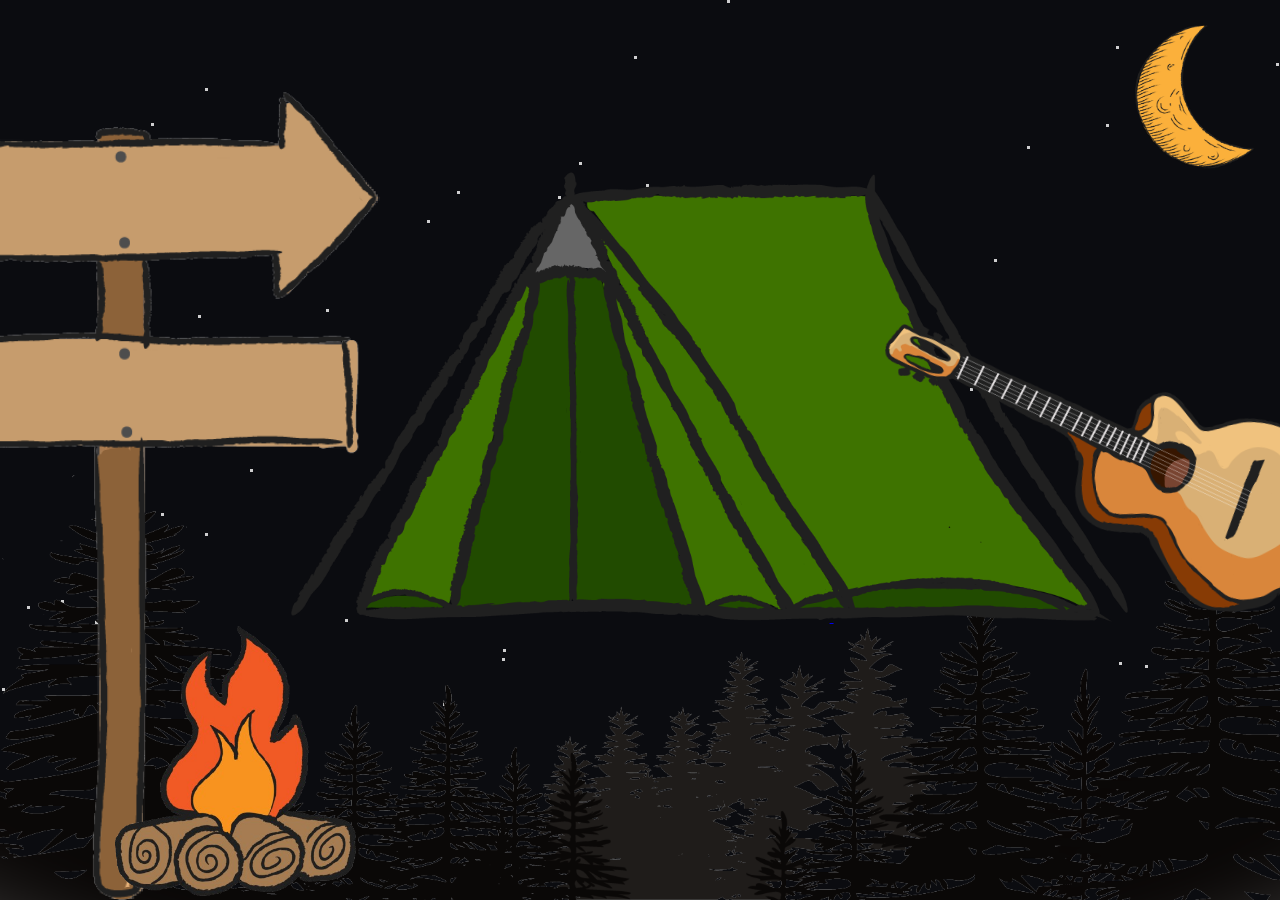
==== index.html @ 5417e780 "Update index.html" ====
<!DOCTYPE html>
<html lang="en">
<head>
  <meta charset="UTF-8">
  <meta name="viewport" content="width=device-width, initial-scale=1">
  <title>Adrian Warren</title>
  
  <style>
    @import url('https://fonts.googleapis.com/css2?family=Lexend:wght@100..900&display=swap');
    /* Disable scrolling and set up the full viewport */
    html, body {
      margin: 0;
      padding: 0;
      overflow: hidden;
      height: 100vh;
      width: 100vw;
      background-color: #0b0c10; /* dark night sky */
      font-family: 'Lexend', sans-serif;
    }
    
    /* Main scene container */
    .scene {
      position: relative;
      width: 100%;
      height: 100%;
      overflow: hidden;
    }
    
    /* Tree-line background at the bottom */
    .tree-line {
      position: absolute;
      bottom: 0;
      left: 0;
      width: 100%;
      z-index: 2;
    }
    
    /* Stars container and twinkling effect */
    .stars {
      position: absolute;
      top: 0;
      left: 0;
      width: 100%;
      height: 80%; /* Stars occupy the top half */
      z-index: 1;
      pointer-events: none; /* Allow clicks through stars */
    }
    
    .star {
      position: absolute;
      width: 3px;
      height: 3px;
      background: #fff;
      background-radius:50%;
      opacity:0.8;
      animation: twinkle 2s infinite ease-in-out;
    }
    
    @keyframes twinkle {
      0%, 100% { opacity: 0.8; }
      50% { opacity: 0.2; }
    }
    
    /* Crescent moon with hover rotation */
    
    .moon {
      position: absolute;
      top: 25px;
      right: 25px;
      width: 120px;
      transition: transform 0.5s ease;
    }
    
    .moon:hover {
      transform: rotate(15deg);
    }
    
    /* Campground elements container */
    .campground {
      position: absolute;
      bottom: 0;
      left: 0;
      width: 100%;
      display: flex;
      align-items: flex-end;
      justify-content: center;  /* Center all items horizontally */
      gap: 20px;
      padding: 0 20px;
      z-index: 4;
    }
    
    /* Tall sign (left-most) spanning 75% of viewport height */
    .sign {
      position: relative;
      height: 90vh;
      display: flex;
      left: 125px;
      flex-direction: column;
      align-items: center;
      justify-content: flex-end;
    }
    
    .sign img {
      position: absolute;
      bottom: 0;
      left: 50%;
      transform: translateX(-50%);
      height: 100%;
      display: block;
      margin: 0;
      padding: 0;
    }

    /* New wrapper for tent, guitar, and campfire */
    .right-group {
      display: flex;
      align-items: flex-end;
      gap: 20px;
      margin-left: 45%; /* Shifts this entire group to the right */
    }

    /* Tent image */
    .tent {
      height: 50vh;
      position: relative;
      z-index: 3;
      left: 20%;
      margin-right: -50px;
    }
    
    /* Guitar image (rotated to lean on the tent) */
    .guitar {
      height: 35vh;
      transform: rotate(-5deg);
      position: relative;
      z-index: 4;
      left: 5%;
      transition: transform 0.5s ease;
    }
    .guitar:hover {
      transform: rotate(10deg);
    }
    
    /* Campfire image */
    .campfire {
      height: 30vh;
      position: relative;
      z-index: 3;
      margin-left: 75px;
    }
    
  </style>
</head>
<body>
  <div class="scene">

    <img src="transparent-treeline.png" alt="Tree Line" class="tree-line">
    
    <div class="stars" id="stars"></div>
    
    <a href="contact.html"><img src="portfolio-crescent.png" alt="Crescent Moon" class="moon">

    <!-- Campground Elements: Sign, Tent, Guitar, Campfire -->
    <div class="campground">
      <div class="sign">
        <img src="two-way-wood-sign.png" alt="Sign">
      </div>
      <div class "right-group">
        <a href="portfolio.html"><img src="portfolio-tent.png" alt="Tent" class="tent">
        <a href="google.com"><img src="portfolio-guitar.png" alt="Guitar" class="guitar">
        <img src="transparent-campfire.png" alt="Campfire" class="campfire">
      </div>
    </div>
  </div>
  
    <script>
    // Generate random stars in the sky
    const starsContainer = document.getElementById('stars');
    const starCount = 50; // Increase or decrease as needed
    for (let i = 0; i < starCount; i++) {
      const star = document.createElement('span');
      star.classList.add('star');
      // Randomize position within viewport
      star.style.top = Math.random() * 100 + '%';
      star.style.left = Math.random() * 100 + '%';
      star.style.animationDelay = Math.random() * 2 + 's';
      starsContainer.appendChild(star);
    }
  </script>

</body>
</html>
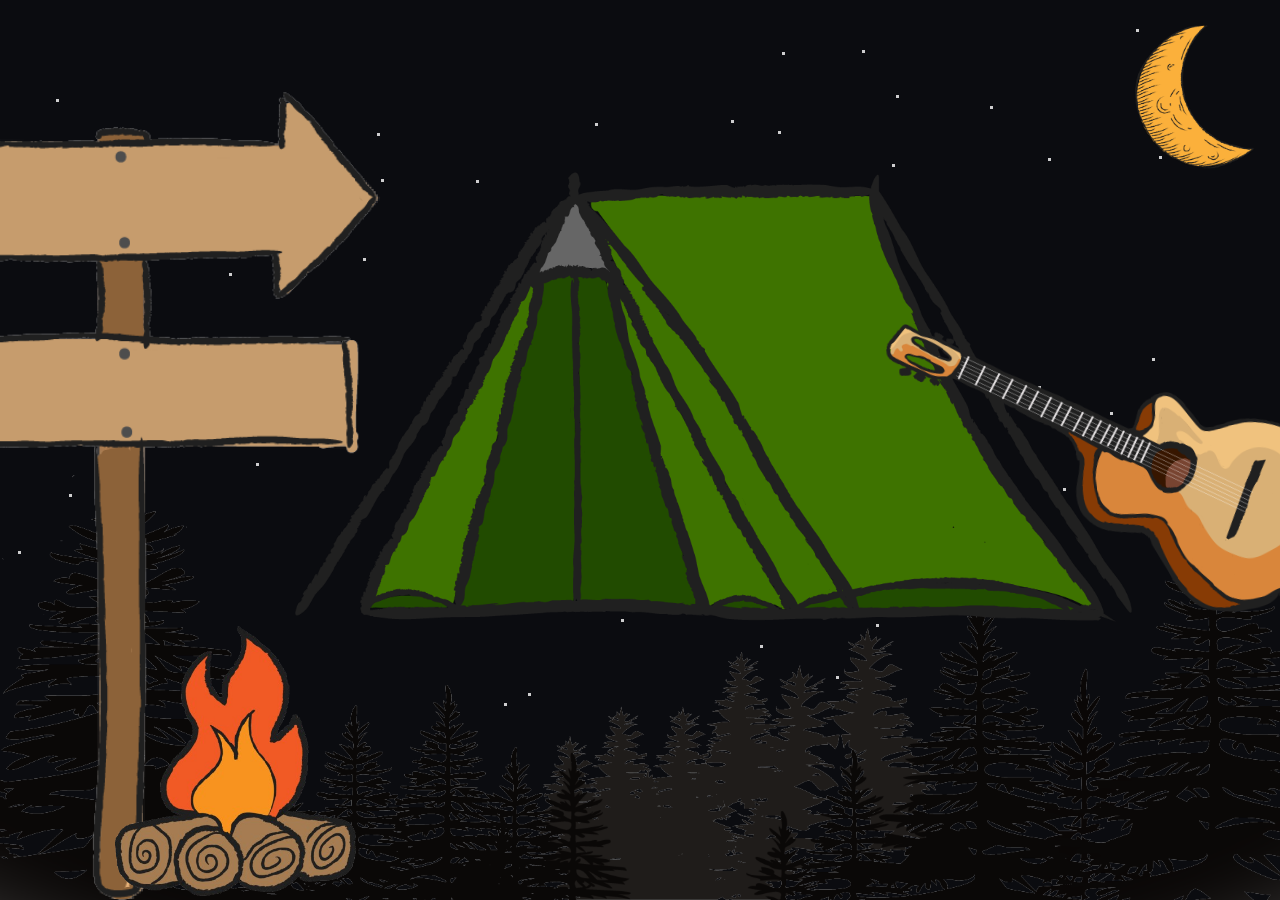
==== commit bf8586b9: "Update index.html" ====
--- a/index.html
+++ b/index.html
@@ -152,13 +152,14 @@
   </style>
 </head>
 <body>
+  <a href="contact.html"><img src="portfolio-crescent.png" alt="Crescent Moon" class="moon">
   <div class="scene">
 
     <img src="transparent-treeline.png" alt="Tree Line" class="tree-line">
     
     <div class="stars" id="stars"></div>
     
-    <a href="contact.html"><img src="portfolio-crescent.png" alt="Crescent Moon" class="moon">
+    
 
     <!-- Campground Elements: Sign, Tent, Guitar, Campfire -->
     <div class="campground">
@@ -166,27 +167,28 @@
         <img src="two-way-wood-sign.png" alt="Sign">
       </div>
       <div class "right-group">
-        <a href="portfolio.html"><img src="portfolio-tent.png" alt="Tent" class="tent">
-        <a href="google.com"><img src="portfolio-guitar.png" alt="Guitar" class="guitar">
+        <a href="portfolio.html"><img src="portfolio-tent.png" alt="Tent" class="tent"></a>
+        <a href="google.com"><img src="portfolio-guitar.png" alt="Guitar" class="guitar"></a>
         <img src="transparent-campfire.png" alt="Campfire" class="campfire">
       </div>
     </div>
-  </div>
+       
   
     <script>
     // Generate random stars in the sky
-    const starsContainer = document.getElementById('stars');
-    const starCount = 50; // Increase or decrease as needed
-    for (let i = 0; i < starCount; i++) {
-      const star = document.createElement('span');
-      star.classList.add('star');
-      // Randomize position within viewport
-      star.style.top = Math.random() * 100 + '%';
-      star.style.left = Math.random() * 100 + '%';
-      star.style.animationDelay = Math.random() * 2 + 's';
-      starsContainer.appendChild(star);
-    }
-  </script>
+      const starsContainer = document.getElementById('stars');
+      const starCount = 50; // Increase or decrease as needed
+      for (let i = 0; i < starCount; i++) {
+        const star = document.createElement('span');
+        star.classList.add('star');
+        // Randomize position within viewport
+        star.style.top = Math.random() * 100 + '%';
+        star.style.left = Math.random() * 100 + '%';
+        star.style.animationDelay = Math.random() * 2 + 's';
+        starsContainer.appendChild(star);
+      }
+    </script>
+  </div>
 
 </body>
 </html>
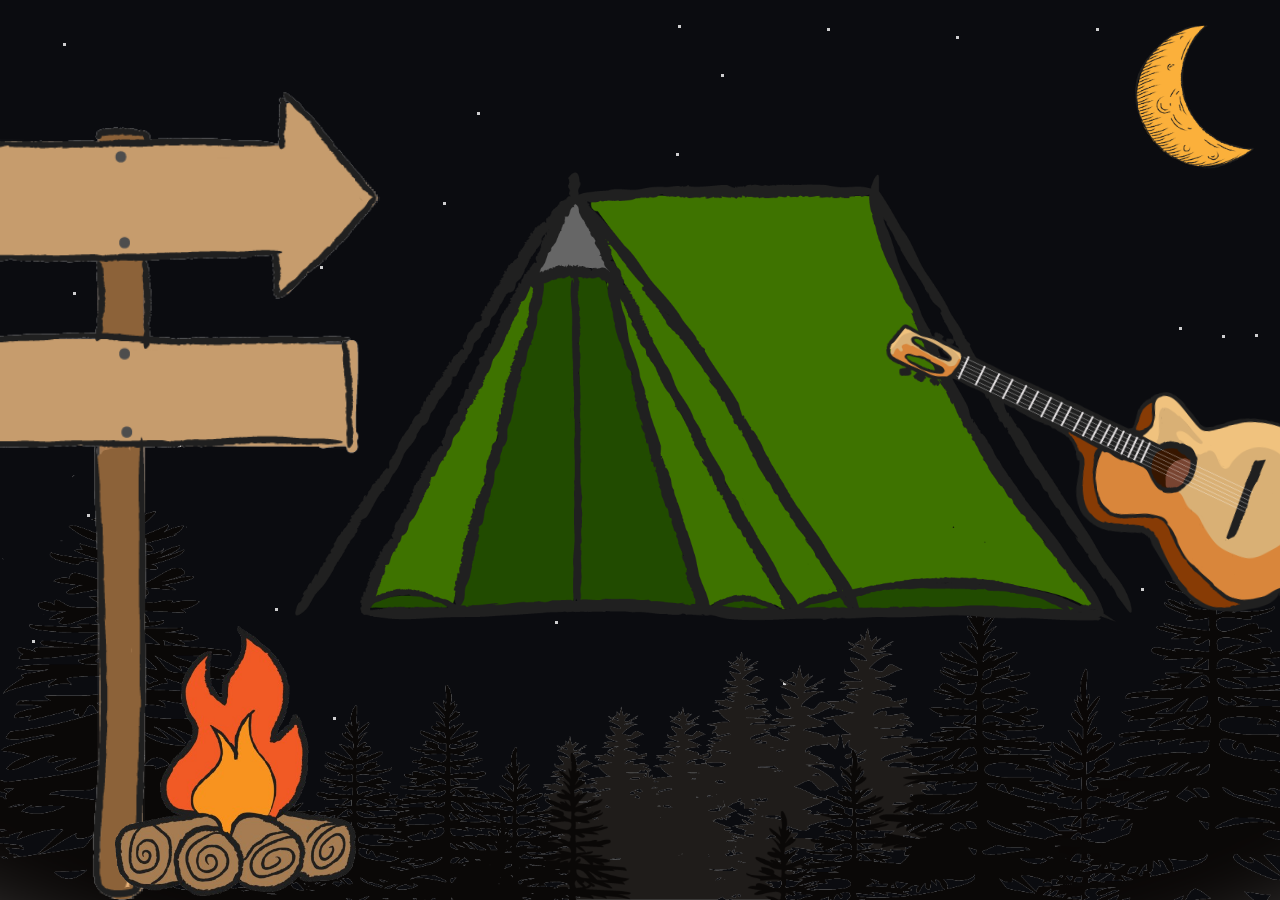
==== commit 36a0c009: "Update index.html" ====
--- a/index.html
+++ b/index.html
@@ -152,7 +152,7 @@
   </style>
 </head>
 <body>
-  <a href="contact.html"><img src="portfolio-crescent.png" alt="Crescent Moon" class="moon">
+  <a href="contact.html"><img src="portfolio-crescent.png" alt="Crescent Moon" class="moon"></a>
   <div class="scene">
 
     <img src="transparent-treeline.png" alt="Tree Line" class="tree-line">
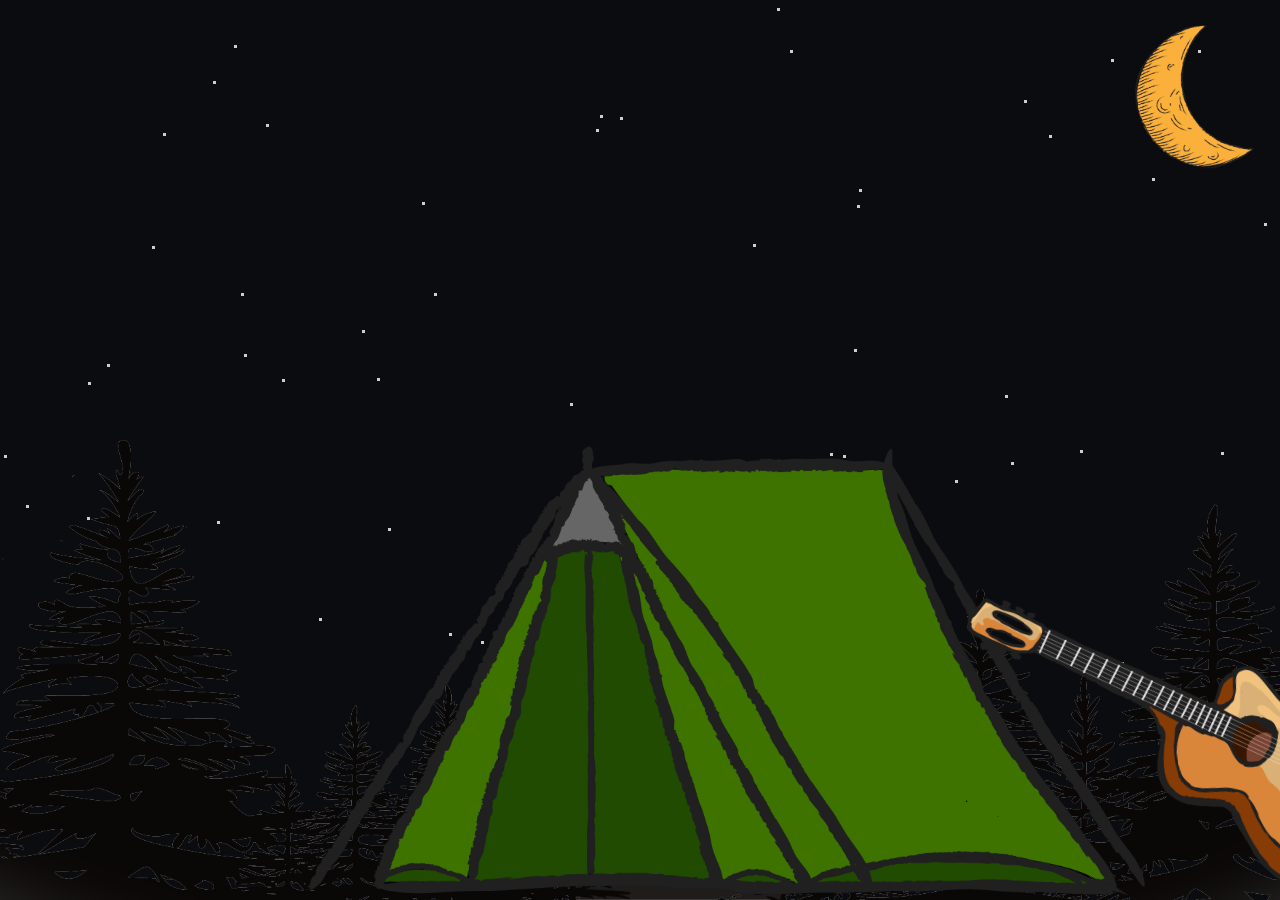
==== commit 0c37349b: "Update index.html" ====
--- a/index.html
+++ b/index.html
@@ -152,23 +152,25 @@
   </style>
 </head>
 <body>
-  <a href="contact.html"><img src="portfolio-crescent.png" alt="Crescent Moon" class="moon"></a>
   <div class="scene">
-
+    <a href="contact.html">
+      <img src="portfolio-crescent.png" alt="Crescent Moon" class="moon">
+    </a>
     <img src="transparent-treeline.png" alt="Tree Line" class="tree-line">
-    
     <div class="stars" id="stars"></div>
     
-    
-
     <!-- Campground Elements: Sign, Tent, Guitar, Campfire -->
     <div class="campground">
       <div class="sign">
         <img src="two-way-wood-sign.png" alt="Sign">
       </div>
-      <div class "right-group">
-        <a href="portfolio.html"><img src="portfolio-tent.png" alt="Tent" class="tent"></a>
-        <a href="google.com"><img src="portfolio-guitar.png" alt="Guitar" class="guitar"></a>
+      <div class="right-group">
+        <a href="portfolio.html">
+          <img src="portfolio-tent.png" alt="Tent" class="tent">
+        </a>
+        <a href="google.com">
+          <img src="portfolio-guitar.png" alt="Guitar" class="guitar">
+        </a>
         <img src="transparent-campfire.png" alt="Campfire" class="campfire">
       </div>
     </div>
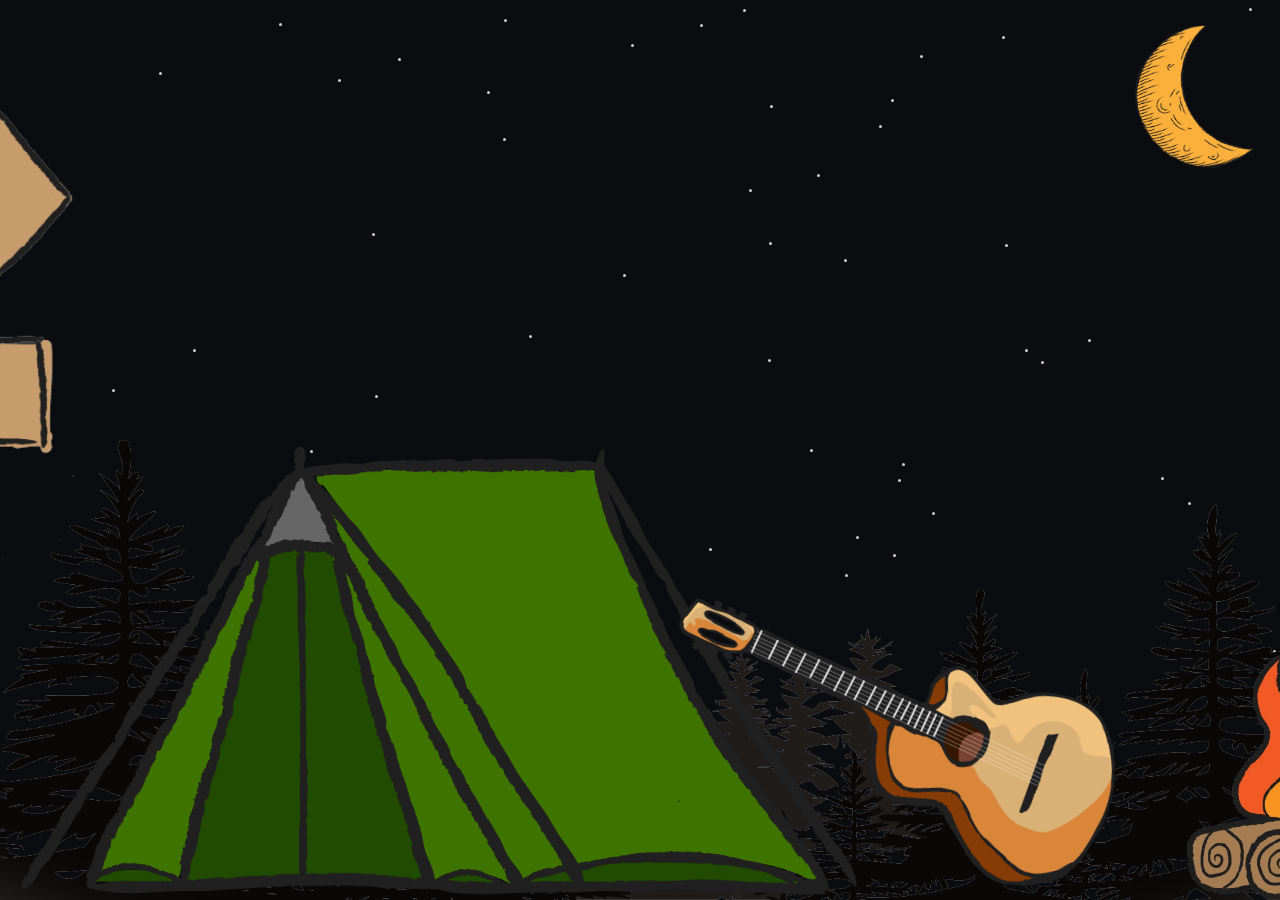
==== commit f52699ea: "testing new code" ====
--- a/index.html
+++ b/index.html
@@ -7,7 +7,7 @@
   
   <style>
     @import url('https://fonts.googleapis.com/css2?family=Lexend:wght@100..900&display=swap');
-    /* Disable scrolling and set up the full viewport */
+    /* Global Styles */
     html, body {
       margin: 0;
       padding: 0;
@@ -18,7 +18,7 @@
       font-family: 'Lexend', sans-serif;
     }
     
-    /* Main scene container */
+    /* Main Scene Container */
     .scene {
       position: relative;
       width: 100%;
@@ -26,7 +26,7 @@
       overflow: hidden;
     }
     
-    /* Tree-line background at the bottom */
+    /* Tree-line Background at the Bottom */
     .tree-line {
       position: absolute;
       bottom: 0;
@@ -35,15 +35,15 @@
       z-index: 2;
     }
     
-    /* Stars container and twinkling effect */
+    /* Stars and Twinkling Effect */
     .stars {
       position: absolute;
       top: 0;
       left: 0;
       width: 100%;
-      height: 80%; /* Stars occupy the top half */
+      height: 80%;
       z-index: 1;
-      pointer-events: none; /* Allow clicks through stars */
+      pointer-events: none;
     }
     
     .star {
@@ -51,8 +51,8 @@
       width: 3px;
       height: 3px;
       background: #fff;
-      background-radius:50%;
-      opacity:0.8;
+      border-radius: 50%;
+      opacity: 0.8;
       animation: twinkle 2s infinite ease-in-out;
     }
     
@@ -61,8 +61,7 @@
       50% { opacity: 0.2; }
     }
     
-    /* Crescent moon with hover rotation */
-    
+    /* Crescent Moon with Hover Rotation */
     .moon {
       position: absolute;
       top: 25px;
@@ -75,7 +74,7 @@
       transform: rotate(15deg);
     }
     
-    /* Campground elements container */
+    /* Campground Elements Container */
     .campground {
       position: absolute;
       bottom: 0;
@@ -83,18 +82,18 @@
       width: 100%;
       display: flex;
       align-items: flex-end;
-      justify-content: center;  /* Center all items horizontally */
+      justify-content: center;  /* center elements horizontally */
       gap: 20px;
       padding: 0 20px;
       z-index: 4;
     }
     
-    /* Tall sign (left-most) spanning 75% of viewport height */
+    /* Tall Sign (Left-Most Element) */
     .sign {
       position: relative;
       height: 90vh;
       display: flex;
-      left: 125px;
+      /* Removed left offset so the sign remains in place */
       flex-direction: column;
       align-items: center;
       justify-content: flex-end;
@@ -110,16 +109,16 @@
       margin: 0;
       padding: 0;
     }
-
-    /* New wrapper for tent, guitar, and campfire */
+    
+    /* Right-Group: Tent, Guitar, Campfire */
     .right-group {
       display: flex;
       align-items: flex-end;
       gap: 20px;
-      margin-left: 45%; /* Shifts this entire group to the right */
+      /* Removed margin-left to keep these elements centered */
     }
-
-    /* Tent image */
+    
+    /* Tent Image */
     .tent {
       height: 50vh;
       position: relative;
@@ -128,7 +127,7 @@
       margin-right: -50px;
     }
     
-    /* Guitar image (rotated to lean on the tent) */
+    /* Guitar Image (rotated to lean on the tent) */
     .guitar {
       height: 35vh;
       transform: rotate(-5deg);
@@ -141,29 +140,34 @@
       transform: rotate(10deg);
     }
     
-    /* Campfire image */
+    /* Campfire Image */
     .campfire {
       height: 30vh;
       position: relative;
       z-index: 3;
       margin-left: 75px;
     }
-    
   </style>
 </head>
 <body>
   <div class="scene">
+    <!-- Moon linking to contact page with hover rotation -->
     <a href="contact.html">
       <img src="portfolio-crescent.png" alt="Crescent Moon" class="moon">
     </a>
+    
     <img src="transparent-treeline.png" alt="Tree Line" class="tree-line">
     <div class="stars" id="stars"></div>
     
-    <!-- Campground Elements: Sign, Tent, Guitar, Campfire -->
+    <!-- Campground Elements -->
     <div class="campground">
+      <!-- Sign linking to contact page -->
       <div class="sign">
-        <img src="two-way-wood-sign.png" alt="Sign">
+        <a href="contact.html">
+          <img src="two-way-wood-sign.png" alt="Sign">
+        </a>
       </div>
+      <!-- Right Group: Tent, Guitar, Campfire -->
       <div class="right-group">
         <a href="portfolio.html">
           <img src="portfolio-tent.png" alt="Tent" class="tent">
@@ -175,15 +179,13 @@
       </div>
     </div>
        
-  
     <script>
-    // Generate random stars in the sky
+      // Generate random stars in the sky
       const starsContainer = document.getElementById('stars');
-      const starCount = 50; // Increase or decrease as needed
+      const starCount = 50;
       for (let i = 0; i < starCount; i++) {
         const star = document.createElement('span');
         star.classList.add('star');
-        // Randomize position within viewport
         star.style.top = Math.random() * 100 + '%';
         star.style.left = Math.random() * 100 + '%';
         star.style.animationDelay = Math.random() * 2 + 's';
@@ -191,6 +193,5 @@
       }
     </script>
   </div>
-
 </body>
 </html>
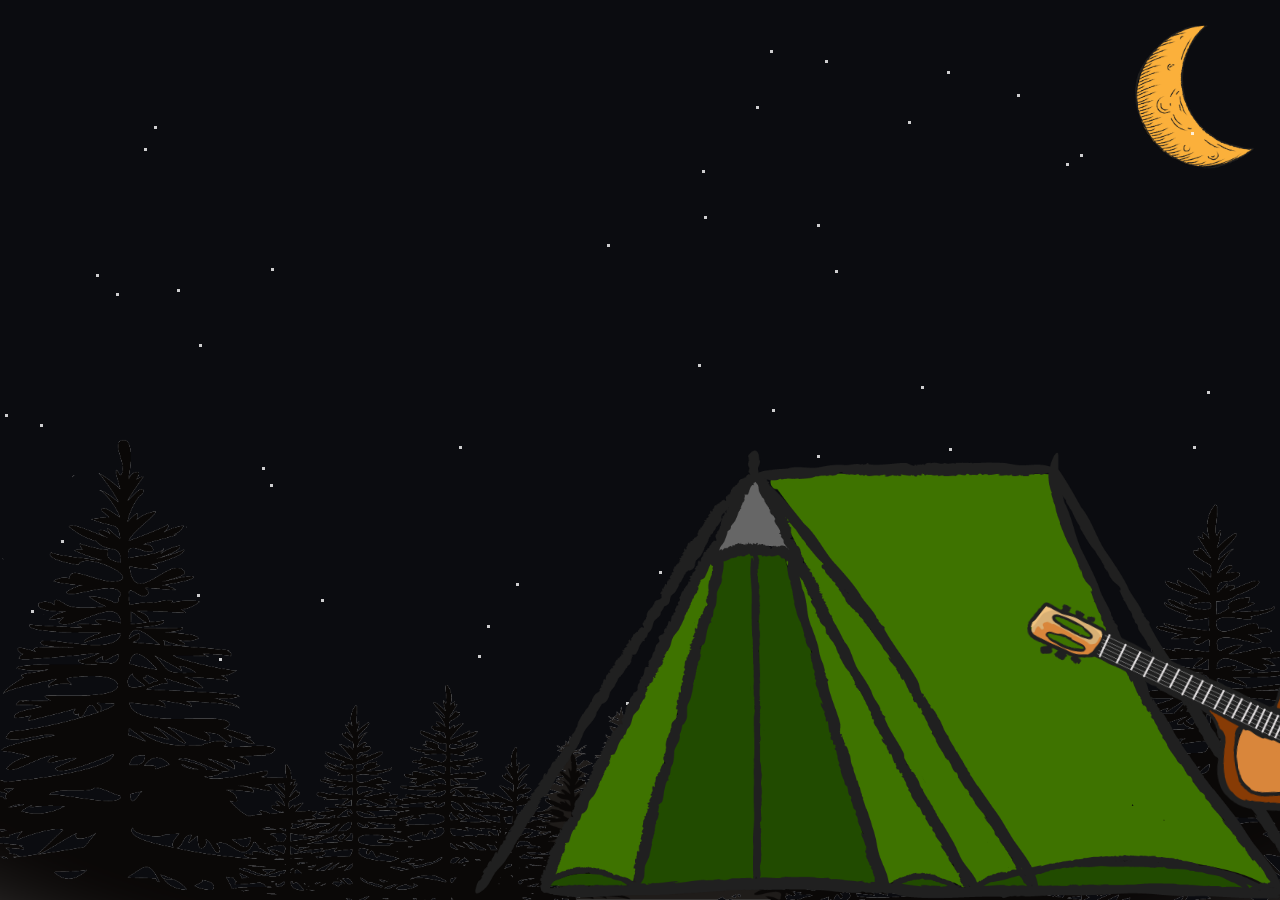
==== commit 0c44b661: "back to an old version" ====
--- a/index.html
+++ b/index.html
@@ -7,7 +7,7 @@
   
   <style>
     @import url('https://fonts.googleapis.com/css2?family=Lexend:wght@100..900&display=swap');
-    /* Global Styles */
+    /* Disable scrolling and set up the full viewport */
     html, body {
       margin: 0;
       padding: 0;
@@ -18,7 +18,7 @@
       font-family: 'Lexend', sans-serif;
     }
     
-    /* Main Scene Container */
+    /* Main scene container */
     .scene {
       position: relative;
       width: 100%;
@@ -26,7 +26,7 @@
       overflow: hidden;
     }
     
-    /* Tree-line Background at the Bottom */
+    /* Tree-line background at the bottom */
     .tree-line {
       position: absolute;
       bottom: 0;
@@ -35,15 +35,15 @@
       z-index: 2;
     }
     
-    /* Stars and Twinkling Effect */
+    /* Stars container and twinkling effect */
     .stars {
       position: absolute;
       top: 0;
       left: 0;
       width: 100%;
-      height: 80%;
+      height: 80%; /* Stars occupy the top half */
       z-index: 1;
-      pointer-events: none;
+      pointer-events: none; /* Allow clicks through stars */
     }
     
     .star {
@@ -51,8 +51,8 @@
       width: 3px;
       height: 3px;
       background: #fff;
-      border-radius: 50%;
-      opacity: 0.8;
+      background-radius:50%;
+      opacity:0.8;
       animation: twinkle 2s infinite ease-in-out;
     }
     
@@ -61,7 +61,8 @@
       50% { opacity: 0.2; }
     }
     
-    /* Crescent Moon with Hover Rotation */
+    /* Crescent moon with hover rotation */
+    
     .moon {
       position: absolute;
       top: 25px;
@@ -74,7 +75,7 @@
       transform: rotate(15deg);
     }
     
-    /* Campground Elements Container */
+    /* Campground elements container */
     .campground {
       position: absolute;
       bottom: 0;
@@ -82,18 +83,18 @@
       width: 100%;
       display: flex;
       align-items: flex-end;
-      justify-content: center;  /* center elements horizontally */
+      justify-content: center;  /* Center all items horizontally */
       gap: 20px;
       padding: 0 20px;
       z-index: 4;
     }
     
-    /* Tall Sign (Left-Most Element) */
+    /* Tall sign (left-most) spanning 75% of viewport height */
     .sign {
       position: relative;
       height: 90vh;
       display: flex;
-      /* Removed left offset so the sign remains in place */
+      left: 125px;
       flex-direction: column;
       align-items: center;
       justify-content: flex-end;
@@ -109,16 +110,16 @@
       margin: 0;
       padding: 0;
     }
-    
-    /* Right-Group: Tent, Guitar, Campfire */
+
+    /* New wrapper for tent, guitar, and campfire */
     .right-group {
       display: flex;
       align-items: flex-end;
       gap: 20px;
-      /* Removed margin-left to keep these elements centered */
+      margin-left: 45%; /* Shifts this entire group to the right */
     }
-    
-    /* Tent Image */
+
+    /* Tent image */
     .tent {
       height: 50vh;
       position: relative;
@@ -127,7 +128,7 @@
       margin-right: -50px;
     }
     
-    /* Guitar Image (rotated to lean on the tent) */
+    /* Guitar image (rotated to lean on the tent) */
     .guitar {
       height: 35vh;
       transform: rotate(-5deg);
@@ -140,58 +141,52 @@
       transform: rotate(10deg);
     }
     
-    /* Campfire Image */
+    /* Campfire image */
     .campfire {
       height: 30vh;
       position: relative;
       z-index: 3;
       margin-left: 75px;
     }
+    
   </style>
 </head>
 <body>
   <div class="scene">
-    <!-- Moon linking to contact page with hover rotation -->
-    <a href="contact.html">
-      <img src="portfolio-crescent.png" alt="Crescent Moon" class="moon">
-    </a>
+
+    <img src="transparent-treeline.png" alt="Tree Line" class="tree-line">
     
-    <img src="transparent-treeline.png" alt="Tree Line" class="tree-line">
     <div class="stars" id="stars"></div>
     
-    <!-- Campground Elements -->
+    <img src="portfolio-crescent.png" alt="Crescent Moon" class="moon">
+
+    <!-- Campground Elements: Sign, Tent, Guitar, Campfire -->
     <div class="campground">
-      <!-- Sign linking to contact page -->
       <div class="sign">
-        <a href="contact.html">
-          <img src="two-way-wood-sign.png" alt="Sign">
-        </a>
+        <img src="two-way-wood-sign.png" alt="Sign">
       </div>
-      <!-- Right Group: Tent, Guitar, Campfire -->
       <div class="right-group">
-        <a href="portfolio.html">
-          <img src="portfolio-tent.png" alt="Tent" class="tent">
-        </a>
-        <a href="google.com">
-          <img src="portfolio-guitar.png" alt="Guitar" class="guitar">
-        </a>
+        <img src="portfolio-tent.png" alt="Tent" class="tent">
+        <img src="portfolio-guitar.png" alt="Guitar" class="guitar">
         <img src="transparent-campfire.png" alt="Campfire" class="campfire">
       </div>
     </div>
-       
+  </div>
+  
     <script>
-      // Generate random stars in the sky
-      const starsContainer = document.getElementById('stars');
-      const starCount = 50;
-      for (let i = 0; i < starCount; i++) {
-        const star = document.createElement('span');
-        star.classList.add('star');
-        star.style.top = Math.random() * 100 + '%';
-        star.style.left = Math.random() * 100 + '%';
-        star.style.animationDelay = Math.random() * 2 + 's';
-        starsContainer.appendChild(star);
-      }
-    </script>
-  </div>
+    // Generate random stars in the sky
+    const starsContainer = document.getElementById('stars');
+    const starCount = 50; // Increase or decrease as needed
+    for (let i = 0; i < starCount; i++) {
+      const star = document.createElement('span');
+      star.classList.add('star');
+      // Randomize position within viewport
+      star.style.top = Math.random() * 100 + '%';
+      star.style.left = Math.random() * 100 + '%';
+      star.style.animationDelay = Math.random() * 2 + 's';
+      starsContainer.appendChild(star);
+    }
+  </script>
+
 </body>
 </html>
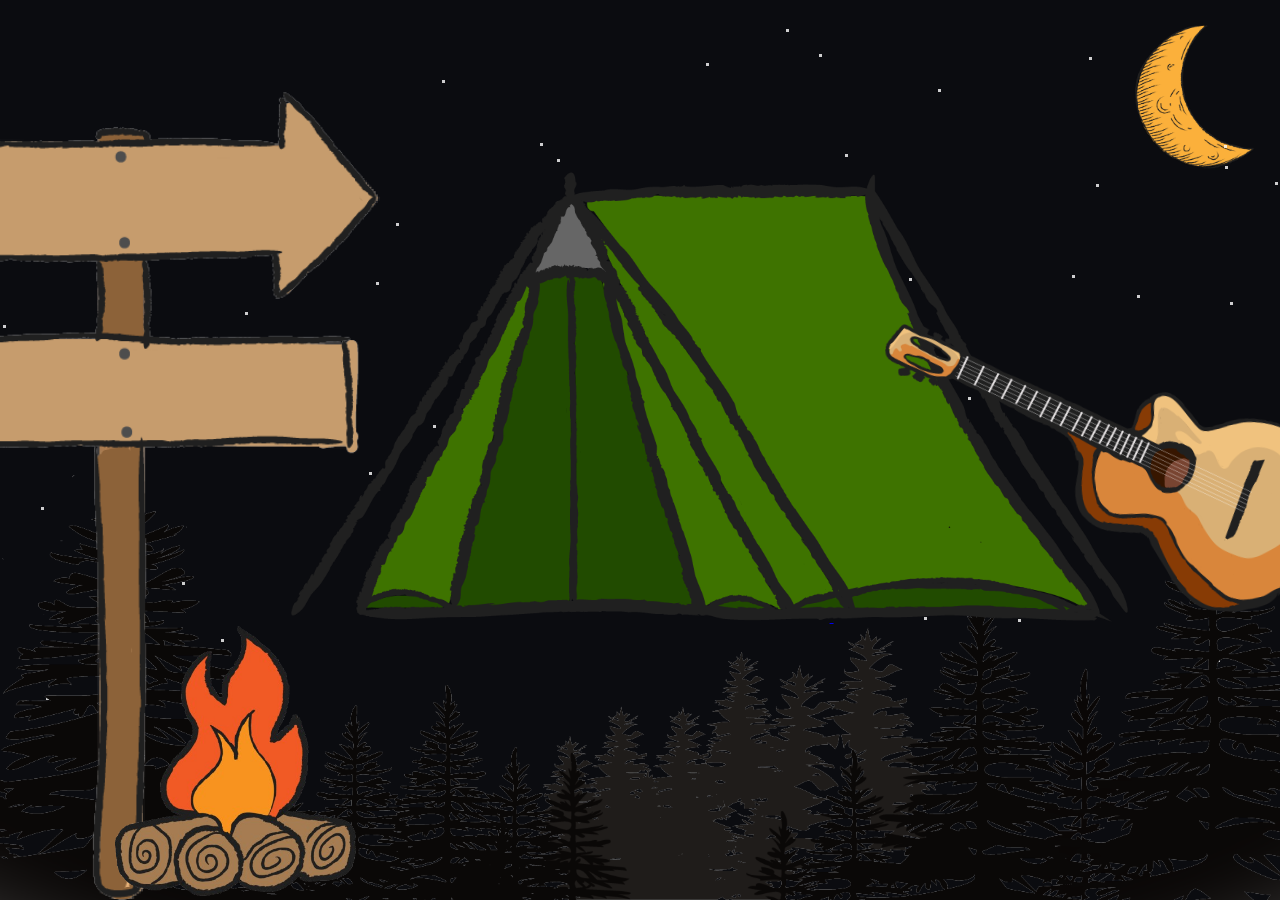
==== commit a1654f87: "Update index.html" ====
--- a/index.html
+++ b/index.html
@@ -4,7 +4,7 @@
   <meta charset="UTF-8">
   <meta name="viewport" content="width=device-width, initial-scale=1">
   <title>Adrian Warren</title>
-  
+
   <style>
     @import url('https://fonts.googleapis.com/css2?family=Lexend:wght@100..900&display=swap');
     /* Disable scrolling and set up the full viewport */
@@ -17,7 +17,7 @@
       background-color: #0b0c10; /* dark night sky */
       font-family: 'Lexend', sans-serif;
     }
-    
+
     /* Main scene container */
     .scene {
       position: relative;
@@ -25,7 +25,7 @@
       height: 100%;
       overflow: hidden;
     }
-    
+
     /* Tree-line background at the bottom */
     .tree-line {
       position: absolute;
@@ -34,7 +34,7 @@
       width: 100%;
       z-index: 2;
     }
-    
+
     /* Stars container and twinkling effect */
     .stars {
       position: absolute;
@@ -45,7 +45,7 @@
       z-index: 1;
       pointer-events: none; /* Allow clicks through stars */
     }
-    
+
     .star {
       position: absolute;
       width: 3px;
@@ -55,14 +55,14 @@
       opacity:0.8;
       animation: twinkle 2s infinite ease-in-out;
     }
-    
+
     @keyframes twinkle {
       0%, 100% { opacity: 0.8; }
       50% { opacity: 0.2; }
     }
-    
+
     /* Crescent moon with hover rotation */
-    
+
     .moon {
       position: absolute;
       top: 25px;
@@ -70,11 +70,11 @@
       width: 120px;
       transition: transform 0.5s ease;
     }
-    
+
     .moon:hover {
       transform: rotate(15deg);
     }
-    
+
     /* Campground elements container */
     .campground {
       position: absolute;
@@ -88,7 +88,7 @@
       padding: 0 20px;
       z-index: 4;
     }
-    
+
     /* Tall sign (left-most) spanning 75% of viewport height */
     .sign {
       position: relative;
@@ -99,7 +99,7 @@
       align-items: center;
       justify-content: flex-end;
     }
-    
+
     .sign img {
       position: absolute;
       bottom: 0;
@@ -127,7 +127,7 @@
       left: 20%;
       margin-right: -50px;
     }
-    
+
     /* Guitar image (rotated to lean on the tent) */
     .guitar {
       height: 35vh;
@@ -140,7 +140,7 @@
     .guitar:hover {
       transform: rotate(10deg);
     }
-    
+
     /* Campfire image */
     .campfire {
       height: 30vh;
@@ -148,31 +148,31 @@
       z-index: 3;
       margin-left: 75px;
     }
-    
+
   </style>
 </head>
 <body>
   <div class="scene">
 
     <img src="transparent-treeline.png" alt="Tree Line" class="tree-line">
-    
+
     <div class="stars" id="stars"></div>
-    
-    <img src="portfolio-crescent.png" alt="Crescent Moon" class="moon">
+
+    <a href="contact.html"><img src="portfolio-crescent.png" alt="Crescent Moon" class="moon">
 
     <!-- Campground Elements: Sign, Tent, Guitar, Campfire -->
     <div class="campground">
       <div class="sign">
         <img src="two-way-wood-sign.png" alt="Sign">
       </div>
-      <div class="right-group">
-        <img src="portfolio-tent.png" alt="Tent" class="tent">
-        <img src="portfolio-guitar.png" alt="Guitar" class="guitar">
+      <div class "right-group">
+        <a href="portfolio.html"><img src="portfolio-tent.png" alt="Tent" class="tent">
+        <a href="google.com"><img src="portfolio-guitar.png" alt="Guitar" class="guitar">
         <img src="transparent-campfire.png" alt="Campfire" class="campfire">
       </div>
     </div>
   </div>
-  
+
     <script>
     // Generate random stars in the sky
     const starsContainer = document.getElementById('stars');
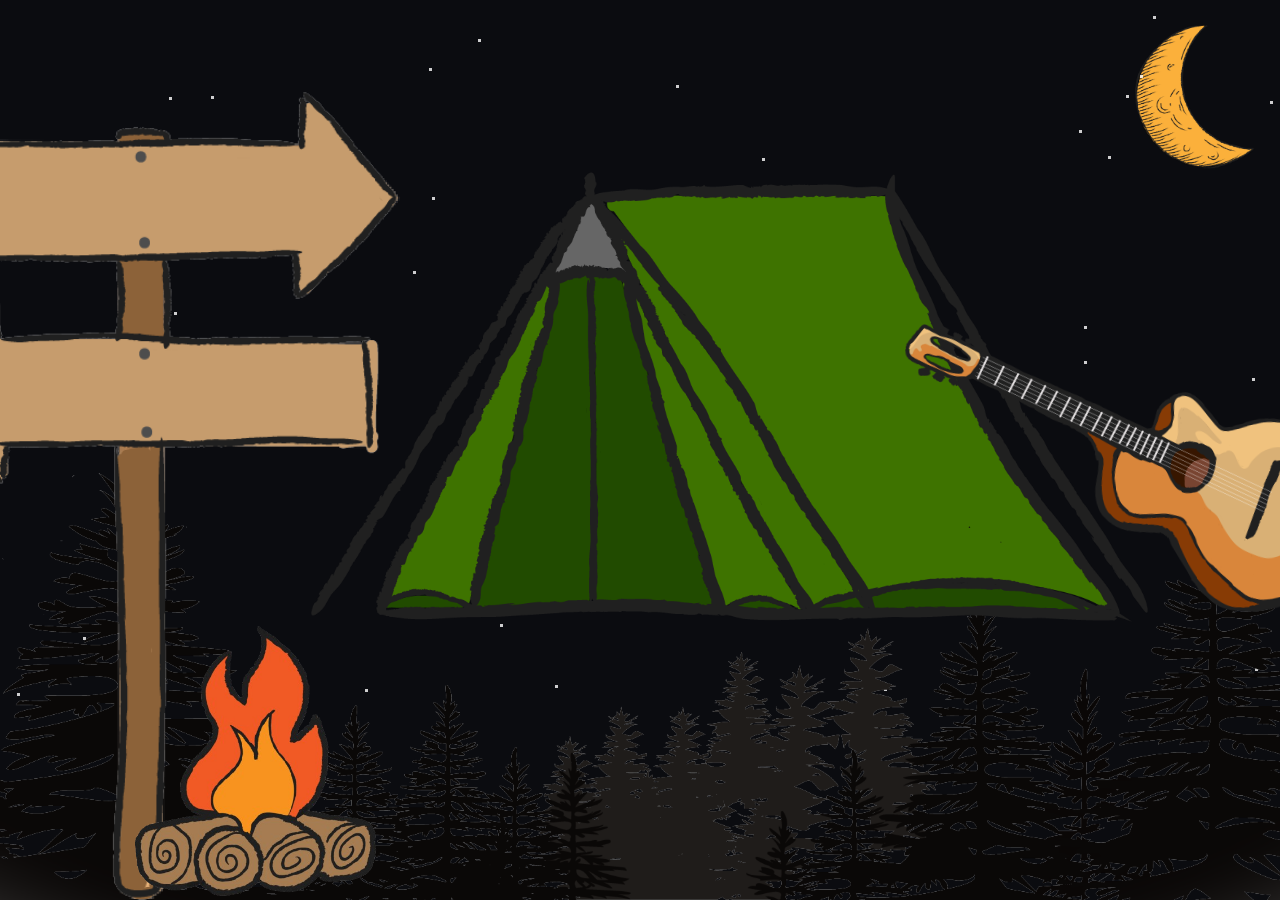
==== commit ea56e573: "Update index.html" ====
--- a/index.html
+++ b/index.html
@@ -163,11 +163,11 @@
     <!-- Campground Elements: Sign, Tent, Guitar, Campfire -->
     <div class="campground">
       <div class="sign">
-        <img src="two-way-wood-sign.png" alt="Sign">
+        <a href="https://google.com"><img src="two-way-wood-sign.png" alt="Sign"></a>
       </div>
       <div class "right-group">
-        <a href="portfolio.html"><img src="portfolio-tent.png" alt="Tent" class="tent">
-        <a href="google.com"><img src="portfolio-guitar.png" alt="Guitar" class="guitar">
+        <a href="portfolio.html"><img src="portfolio-tent.png" alt="Tent" class="tent"></a>
+        <a href="google.com"><img src="portfolio-guitar.png" alt="Guitar" class="guitar"></a>
         <img src="transparent-campfire.png" alt="Campfire" class="campfire">
       </div>
     </div>
